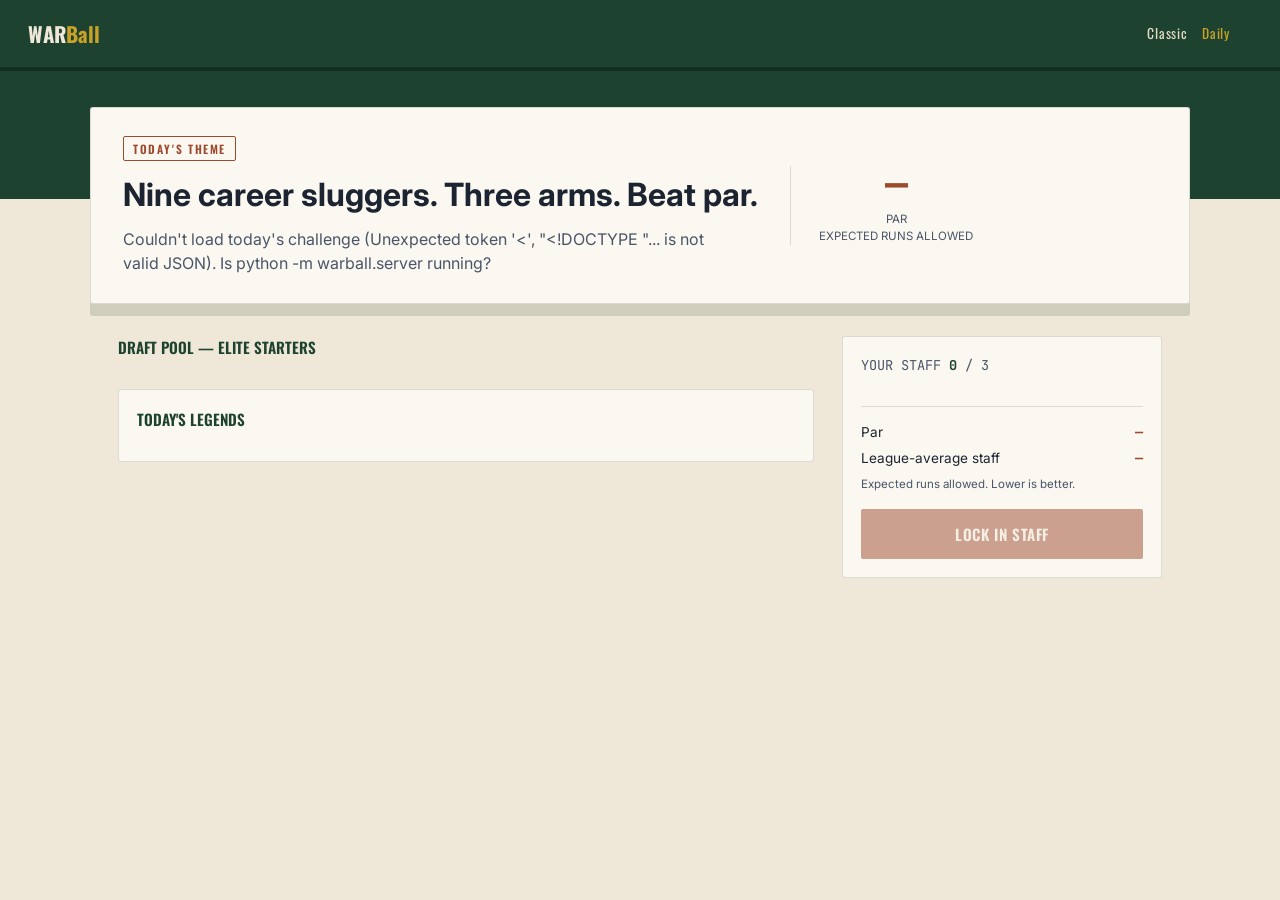
==== web/daily.html @ fc8203cf "Initial commit" ====
<!DOCTYPE html>
<html lang="en">
<head>
<meta charset="UTF-8">
<meta name="viewport" content="width=device-width, initial-scale=1.0">
<title>WARBall — Beat the Legends</title>
<link rel="preconnect" href="https://fonts.googleapis.com">
<link href="https://fonts.googleapis.com/css2?family=Oswald:wght@500;600;700&family=JetBrains+Mono:wght@400;500;700&family=Inter:wght@400;500;600&display=swap" rel="stylesheet">
<link rel="stylesheet" href="styles.css">
<link rel="stylesheet" href="daily.css">
</head>
<body>

<header>
  <div class="wordmark">WAR<span>Ball</span></div>
  <div class="header-right">
    <nav class="mode-nav"><a href="/">Classic</a><a href="/daily.html" class="active">Daily</a></nav>
    <div class="header-date" id="header-date"></div>
  </div>
</header>

<div class="hero" id="hero">
  <div class="hero-card">
    <div>
      <div class="theme-tag" id="theme-tag">TODAY'S THEME</div>
      <h1 class="hero-headline">Nine career sluggers. Three arms. Beat par.</h1>
      <p class="hero-sub" id="hero-sub">Loading today's challenge…</p>
    </div>
    <div class="hero-stat">
      <div class="big" id="hero-par">—</div>
      <div class="label">PAR<br>EXPECTED RUNS ALLOWED</div>
    </div>
  </div>
</div>

<!-- ================= Draft ================= -->
<main class="daily-main" id="draft-view">
  <div>
    <h2 class="section-title">DRAFT POOL — ELITE STARTERS</h2>
    <p class="pool-note" id="pool-note"></p>
    <div class="pool-grid" id="pool"></div>

    <div class="panel legends-panel">
      <h2 class="section-title">TODAY'S LEGENDS</h2>
      <table class="math-table" id="legends-table"></table>
    </div>
  </div>

  <div class="sidebar">
    <div class="panel">
      <div class="staff-progress">YOUR STAFF <span class="filled" id="progress-count">0</span> / <span id="staff-size">3</span></div>
      <div class="staff-list" id="staff-slots"></div>
      <div class="target">
        <div class="target-row"><span>Par</span><span class="num" id="target-par">—</span></div>
        <div class="target-row"><span>League-average staff</span><span class="num" id="target-average">—</span></div>
        <div class="target-note">Expected runs allowed. Lower is better.</div>
      </div>
      <button class="action-btn lock-btn" id="lock-btn" disabled>LOCK IN STAFF</button>
      <p class="pool-hint error" id="error" hidden></p>
    </div>
  </div>
</main>

<!-- ================= Result ================= -->
<main class="sim-main" id="result-view" hidden>
  <div class="scoreboard">
    <div class="sb-label">BEAT THE LEGENDS · <span id="result-date"></span></div>
    <div class="score-big" id="score">—</div>
    <div class="sb-game" id="score-sub"></div>
    <div class="sb-banner" id="par-banner"></div>
  </div>

  <div class="panel sample-panel">
    <h2 class="section-title">ONE SAMPLED GAME</h2>
    <p class="pool-note">Just for fun: one seeded play-through. Your score above is the expected value, so luck here doesn't count.</p>
    <div id="sample-game"></div>
    <div class="sample-total" id="sample-total"></div>
  </div>

  <div class="math-grid">
    <div class="panel wide">
      <h2 class="section-title">THE BREAKDOWN</h2>
      <div id="math-lines"></div>
    </div>
    <div class="panel">
      <h2 class="section-title">YOUR STAFF</h2>
      <table class="math-table" id="staff-table"></table>
    </div>
    <div class="panel">
      <h2 class="section-title">THE LEGENDS AT THE PLATE</h2>
      <table class="math-table" id="legends-result-table"></table>
    </div>
  </div>
</main>

<script src="daily.js"></script>
</body>
</html>
---- web/styles.css ----
:root {
  --field-green: #1E4230;
  --field-green-dark: #142E20;
  --parchment: #EFE8D8;
  --parchment-dim: #E4DBC6;
  --ink: #1B2430;
  --ink-soft: #4A5568;
  --clay: #9C4B2E;
  --clay-dark: #7E3B22;
  --gold: #C9A227;
  --line: rgba(27, 36, 48, 0.14);
  --card-bg: #FBF8F1;
  --grass: #5B8A3C;
  --infield: #F2A96B;
  --chalk: #FBE3A5;
}

* { box-sizing: border-box; }

body {
  margin: 0;
  background: var(--parchment);
  color: var(--ink);
  font-family: 'Inter', sans-serif;
  line-height: 1.5;
}

[hidden] { display: none !important; }

header {
  background: var(--field-green);
  color: var(--parchment);
  padding: 18px 28px;
  display: flex;
  align-items: center;
  justify-content: space-between;
  border-bottom: 4px solid var(--field-green-dark);
}

.wordmark { font-family: 'Oswald', sans-serif; font-weight: 700; font-size: 1.3rem; }
.wordmark span { color: var(--gold); }

.mode-nav { display: flex; gap: 14px; font-family: 'Oswald', sans-serif; font-size: 0.85rem; letter-spacing: 0.06em; }
.mode-nav a { color: var(--parchment-dim); text-decoration: none; }
.mode-nav a:hover { color: var(--parchment); }
.mode-nav a.active { color: var(--gold); }
.header-right { display: flex; align-items: center; gap: 22px; }
.mode-tag {
  font-family: 'Oswald', sans-serif;
  font-size: 0.8rem;
  letter-spacing: 0.08em;
  color: var(--parchment-dim);
  border: 1px solid rgba(239, 232, 216, 0.35);
  padding: 3px 10px;
  border-radius: 2px;
}

.section-title {
  font-family: 'Oswald', sans-serif;
  font-weight: 600;
  font-size: 0.95rem;
  margin: 0 0 12px;
  color: var(--field-green);
}

.panel {
  background: var(--card-bg);
  border: 1px solid var(--line);
  border-radius: 3px;
  padding: 18px;
}

.action-btn {
  background: var(--clay);
  color: var(--parchment);
  border: none;
  font-family: 'Oswald', sans-serif;
  font-weight: 600;
  letter-spacing: 0.04em;
  font-size: 0.95rem;
  padding: 14px 24px;
  border-radius: 2px;
  cursor: pointer;
  transition: background 0.15s ease;
}
.action-btn:hover { background: var(--clay-dark); }
.action-btn:disabled { opacity: 0.5; cursor: not-allowed; }

/* ---------- Randomizer ---------- */
.randomizer { max-width: 1180px; margin: 28px auto 0; padding: 0 28px; }

.reel-row {
  background: var(--card-bg);
  border: 1px solid var(--line);
  border-radius: 3px;
  padding: 22px 28px;
  display: flex;
  align-items: center;
  gap: 24px;
  box-shadow: 0 10px 0 rgba(20, 46, 32, 0.12);
}

.reel {
  flex: 1;
  min-width: 0;
  background: var(--field-green);
  border-radius: 3px;
  padding: 16px 20px;
  overflow: hidden;
  position: relative;
  height: 62px;
}

.reel-label {
  position: absolute;
  top: 4px;
  left: 20px;
  font-size: 0.62rem;
  letter-spacing: 0.14em;
  color: var(--gold);
  font-family: 'Oswald', sans-serif;
}

.reel-value {
  color: var(--parchment);
  font-family: 'Oswald', sans-serif;
  font-weight: 600;
  font-size: 1.3rem;
  margin-top: 12px;
  white-space: nowrap;
  overflow: hidden;
  text-overflow: ellipsis;
}

.reel.spinning .reel-value { animation: reel-blur 0.08s linear infinite; }

@keyframes reel-blur {
  0% { transform: translateY(0); opacity: 1; }
  50% { transform: translateY(-4px); opacity: 0.5; }
  100% { transform: translateY(0); opacity: 1; }
}

.spin-btn { padding: 18px 30px; flex-shrink: 0; }

/* ---------- Draft layout ---------- */
.draft-main {
  max-width: 1180px;
  margin: 0 auto;
  padding: 24px 28px 80px;
  display: grid;
  grid-template-columns: 340px 1fr;
  gap: 24px;
}

@media (max-width: 900px) {
  .draft-main { grid-template-columns: 1fr; }
}

/* ---------- Pool ---------- */
.pool-panel { max-height: 760px; overflow-y: auto; }

.pool-hint { color: var(--ink-soft); font-size: 0.85rem; margin: 0 0 10px; }
.pool-hint.error { color: var(--clay-dark); }

.pool-group {
  font-family: 'Oswald', sans-serif;
  font-size: 0.68rem;
  letter-spacing: 0.1em;
  color: var(--ink-soft);
  margin: 12px 0 6px;
}

.pool-card {
  border: 1px solid var(--line);
  border-radius: 3px;
  padding: 10px 12px;
  margin-bottom: 8px;
  cursor: pointer;
  display: flex;
  align-items: center;
  justify-content: space-between;
  gap: 10px;
  transition: border-color 0.15s ease;
}
.pool-card:hover { border-color: var(--clay); }
.pool-card.selected { border-color: var(--clay); background: #FDF4EE; }
.pool-card.locked { opacity: 0.4; pointer-events: none; }

.pool-card .pinfo { display: flex; align-items: center; gap: 10px; min-width: 0; }
.pool-card .badges { display: flex; flex-direction: column; gap: 3px; flex-shrink: 0; }
.pool-card .pname { font-weight: 600; font-size: 0.92rem; }
.pool-card .pmeta { font-size: 0.72rem; color: var(--ink-soft); }

.pos-badge {
  font-family: 'Oswald', sans-serif;
  font-weight: 600;
  font-size: 0.72rem;
  letter-spacing: 0.04em;
  color: var(--field-green);
  background: var(--parchment-dim);
  border: 1px solid var(--line);
  border-radius: 2px;
  padding: 1px 6px;
  min-width: 46px;
  text-align: center;
}

.pool-card .pstat {
  display: flex;
  flex-direction: column;
  align-items: flex-end;
  line-height: 1.1;
  flex-shrink: 0;
}
.pool-card .pstat-label {
  font-family: 'Oswald', sans-serif;
  font-size: 0.6rem;
  letter-spacing: 0.1em;
  color: var(--ink-soft);
}
.pool-card .pstat-value {
  font-family: 'JetBrains Mono', monospace;
  font-weight: 700;
  color: var(--clay);
  font-size: 0.95rem;
}

.pool-action { width: 100%; margin-top: 4px; }

/* ---------- Diamond ---------- */
.field-order-row {
  display: grid;
  grid-template-columns: 1fr 220px;
  gap: 20px;
  margin-bottom: 20px;
}

@media (max-width: 640px) {
  .field-order-row { grid-template-columns: 1fr; }
}

.diamond-wrap { display: flex; justify-content: center; }

.field .grass { fill: var(--grass); stroke: var(--grass); stroke-linejoin: round; }
.field .dirt { fill: var(--infield); stroke: var(--infield); stroke-linejoin: round; }
.field .chalk-fill { fill: var(--chalk); }
.field .chalk-line { stroke: var(--chalk); fill: none; stroke-linecap: round; stroke-linejoin: round; }

.pos-slot { cursor: pointer; }
.pos-slot circle {
  fill: var(--parchment);
  stroke: var(--ink-soft);
  stroke-width: 2;
  stroke-dasharray: 4 3;
  transition: fill 0.15s ease, stroke 0.15s ease;
}
.pos-slot.filled circle { fill: var(--clay); stroke: var(--clay-dark); stroke-dasharray: none; }
.pos-slot.eligible circle { stroke: var(--gold); stroke-width: 3; stroke-dasharray: none; }
.pos-slot:hover circle { stroke: var(--clay); }
.pos-slot text.pos-label {
  font-family: 'Oswald', sans-serif;
  font-size: 11px;
  font-weight: 600;
  fill: var(--ink-soft);
  text-anchor: middle;
}
.pos-slot.filled text.pos-label { fill: var(--parchment); }
.pos-slot text.pos-name {
  font-family: 'JetBrains Mono', monospace;
  font-size: 9px;
  fill: var(--parchment);
  text-anchor: middle;
}

/* Wide slots: DH, staff, coach */
.wide-slot {
  display: flex;
  align-items: center;
  justify-content: space-between;
  gap: 10px;
  border: 2px dashed var(--ink-soft);
  border-radius: 3px;
  padding: 10px 14px;
  cursor: pointer;
  font-size: 0.85rem;
}
.wide-slot .slot-label { font-family: 'Oswald', sans-serif; font-size: 0.72rem; letter-spacing: 0.06em; }
.wide-slot .slot-name { color: var(--ink-soft); font-style: italic; text-align: right; }
.wide-slot.filled { border-style: solid; border-color: var(--clay-dark); background: var(--clay); color: var(--parchment); }
.wide-slot.filled .slot-name { color: var(--parchment); font-style: normal; }
.wide-slot.eligible { border-color: var(--gold); border-style: solid; }

.dh-slot { margin-top: 14px; }

/* ---------- Batting order ---------- */
.order-slot {
  display: flex;
  align-items: center;
  gap: 8px;
  padding: 7px 10px;
  border-radius: 2px;
  background: var(--parchment-dim);
  font-size: 0.82rem;
  margin-bottom: 5px;
  min-height: 30px;
  cursor: pointer;
}
.order-slot.empty { color: var(--ink-soft); font-style: italic; }
.order-slot .order-num {
  font-family: 'JetBrains Mono', monospace;
  font-weight: 700;
  color: var(--field-green);
  width: 14px;
}

.order-hint { font-size: 0.72rem; color: var(--ink-soft); margin-top: 8px; line-height: 1.4; }

.order-tray {
  display: flex;
  flex-wrap: wrap;
  gap: 6px;
  margin-top: 10px;
  padding-top: 10px;
  border-top: 1px solid var(--line);
}
.order-chip {
  background: var(--parchment-dim);
  border: 1px solid var(--line);
  border-radius: 2px;
  padding: 4px 8px;
  font-size: 0.75rem;
  cursor: pointer;
}
.order-chip:hover { border-color: var(--clay); }

/* ---------- Pitching staff + coach ---------- */
.staff-panel, .coach-panel { margin-bottom: 20px; }

.staff-group-label {
  font-family: 'Oswald', sans-serif;
  font-size: 0.68rem;
  letter-spacing: 0.1em;
  color: var(--ink-soft);
  margin: 4px 0 6px;
}

.staff-slots {
  display: grid;
  grid-template-columns: repeat(5, 1fr);
  gap: 10px;
  margin-bottom: 12px;
}
@media (max-width: 640px) {
  .staff-slots { grid-template-columns: repeat(2, 1fr); }
}

.staff-slot {
  border: 2px dashed var(--ink-soft);
  border-radius: 3px;
  padding: 12px 8px;
  text-align: center;
  cursor: pointer;
  font-size: 0.78rem;
  color: var(--ink-soft);
}
.staff-slot .slot-role {
  font-family: 'Oswald', sans-serif;
  font-size: 0.65rem;
  letter-spacing: 0.06em;
  margin-bottom: 4px;
  display: block;
}
.staff-slot.filled { border-style: solid; border-color: var(--clay-dark); background: var(--clay); color: var(--parchment); }
.staff-slot.eligible { border-color: var(--gold); border-style: solid; }

/* ---------- Simulation screen ---------- */
.sim-main { max-width: 1180px; margin: 0 auto; padding: 28px 28px 80px; }

.scoreboard {
  background: var(--field-green);
  color: var(--parchment);
  border-radius: 3px;
  padding: 26px 32px;
  text-align: center;
  box-shadow: 0 10px 0 rgba(20, 46, 32, 0.12);
  margin-bottom: 24px;
}
.sb-label { font-family: 'Oswald', sans-serif; letter-spacing: 0.14em; font-size: 0.8rem; color: var(--gold); }
.sb-record { font-family: 'Oswald', sans-serif; font-weight: 700; font-size: 4.2rem; line-height: 1.1; }
.sb-game { font-family: 'JetBrains Mono', monospace; font-size: 0.85rem; color: var(--parchment-dim); }
.sb-bar { height: 6px; background: var(--field-green-dark); border-radius: 3px; margin: 14px auto 0; max-width: 520px; overflow: hidden; }
.sb-bar-fill { height: 100%; width: 0; background: var(--gold); }
.sb-banner {
  display: inline-block;
  margin-top: 16px;
  font-family: 'Oswald', sans-serif;
  font-weight: 700;
  letter-spacing: 0.12em;
  background: var(--gold);
  color: var(--field-green-dark);
  padding: 4px 14px;
  border-radius: 2px;
}

.math-grid { display: grid; grid-template-columns: 1fr 1fr; gap: 20px; }
@media (max-width: 900px) {
  .math-grid { grid-template-columns: 1fr; }
}
.math-grid .wide { grid-column: 1 / -1; }

.math-table { width: 100%; border-collapse: collapse; font-size: 0.82rem; }
.math-table th {
  font-family: 'Oswald', sans-serif;
  font-weight: 600;
  font-size: 0.68rem;
  letter-spacing: 0.08em;
  color: var(--ink-soft);
  text-align: left;
  padding: 4px 6px;
  border-bottom: 1px solid var(--line);
}
.math-table td { padding: 5px 6px; border-bottom: 1px solid var(--line); }
.math-table .num { text-align: right; font-family: 'JetBrains Mono', monospace; }
.math-table .muted { color: var(--ink-soft); font-size: 0.72rem; }

.math-line {
  display: flex;
  justify-content: space-between;
  gap: 16px;
  padding: 7px 0;
  border-bottom: 1px solid var(--line);
  font-size: 0.88rem;
}
.math-line:last-child { border-bottom: none; }
.math-line .num { font-family: 'JetBrains Mono', monospace; font-weight: 700; white-space: nowrap; }
.math-line.total { font-weight: 600; }
.math-line.total .num { color: var(--clay); }

.sim-actions { margin-top: 24px; text-align: center; }
---- web/daily.css ----
/* Daily Mode page. Shared tokens, header, panels, buttons, and math tables live in styles.css. */

.header-date { font-family: 'JetBrains Mono', monospace; color: var(--parchment-dim); }

/* ---------- Hero ---------- */
.hero {
  background: linear-gradient(180deg, var(--field-green) 0%, var(--field-green) 55%, var(--parchment) 55%);
  padding: 36px 28px 0;
}
.hero-card {
  max-width: 1100px;
  margin: 0 auto;
  background: var(--card-bg);
  border: 1px solid var(--line);
  border-radius: 3px;
  padding: 28px 32px;
  display: flex;
  gap: 32px;
  align-items: center;
  box-shadow: 0 12px 0 rgba(20, 46, 32, 0.15);
}
@media (max-width: 700px) {
  .hero-card { flex-direction: column; align-items: flex-start; }
}
.theme-tag {
  display: inline-block;
  font-family: 'Oswald', sans-serif;
  font-size: 0.72rem;
  font-weight: 600;
  letter-spacing: 0.14em;
  color: var(--clay);
  border: 1px solid var(--clay);
  padding: 3px 9px;
  border-radius: 2px;
  margin-bottom: 10px;
}
.hero-headline { font-size: 2rem; font-weight: 700; margin: 0 0 8px; }
.hero-sub { color: var(--ink-soft); font-size: 1rem; max-width: 60ch; margin: 0; }
.hero-stat { flex-shrink: 0; text-align: center; padding-left: 28px; border-left: 1px solid var(--line); }
.hero-stat .big { font-family: 'JetBrains Mono', monospace; font-size: 2.4rem; font-weight: 700; color: var(--clay); line-height: 1; }
.hero-stat .label { font-size: 0.72rem; color: var(--ink-soft); margin-top: 6px; }

/* ---------- Draft layout ---------- */
.daily-main {
  max-width: 1100px;
  margin: 0 auto;
  padding: 32px 28px 80px;
  display: grid;
  grid-template-columns: 1fr 320px;
  gap: 28px;
}
@media (max-width: 800px) {
  .daily-main { grid-template-columns: 1fr; }
}

.pool-note { font-size: 0.85rem; color: var(--ink-soft); margin: -6px 0 12px; }
.edge-key { color: var(--clay); font-weight: 600; }
.pool-group-label {
  font-family: 'Oswald', sans-serif;
  font-size: 0.72rem;
  letter-spacing: 0.1em;
  color: var(--ink-soft);
  margin: 16px 0 8px;
}

.pool-grid { display: grid; grid-template-columns: repeat(2, 1fr); gap: 12px; }
@media (max-width: 560px) {
  .pool-grid { grid-template-columns: 1fr; }
}

.player-card {
  background: var(--card-bg);
  border: 1px solid var(--line);
  border-radius: 3px;
  padding: 14px 16px;
  cursor: pointer;
  transition: border-color 0.15s ease;
  position: relative;
}
.player-card:hover { border-color: var(--clay); }
.player-card.selected { border-color: var(--clay); background: #FDF4EE; }
.player-card.selected::after { content: "✓"; position: absolute; top: 12px; right: 14px; color: var(--clay); font-weight: 700; }
.player-card.unavailable { opacity: 0.4; cursor: not-allowed; }
.player-card.unavailable:hover { border-color: var(--line); }

.player-head { display: flex; align-items: center; gap: 8px; }
.role-badge {
  font-family: 'Oswald', sans-serif;
  font-weight: 600;
  font-size: 0.68rem;
  letter-spacing: 0.04em;
  color: var(--field-green);
  background: var(--parchment-dim);
  border: 1px solid var(--line);
  border-radius: 2px;
  padding: 0 6px;
}
.player-name { font-weight: 600; font-size: 0.98rem; }
.player-era { color: var(--ink-soft); font-size: 0.78rem; margin-top: 2px; }

.player-stats { display: flex; gap: 14px; margin-top: 10px; padding-top: 10px; border-top: 1px solid var(--line); }
.stat-block .stat-value { font-family: 'JetBrains Mono', monospace; font-size: 0.92rem; font-weight: 700; }
.stat-block .stat-value.edge { color: var(--clay); }
.stat-block .stat-label { font-size: 0.68rem; color: var(--ink-soft); margin-top: 1px; }

.legends-panel { margin-top: 24px; }

/* ---------- Sidebar ---------- */
.sidebar { position: sticky; top: 20px; align-self: start; }
.staff-progress { font-family: 'JetBrains Mono', monospace; font-size: 0.85rem; color: var(--ink-soft); margin-bottom: 12px; }
.staff-progress .filled { color: var(--field-green); font-weight: 700; }

.staff-list { display: flex; flex-direction: column; gap: 6px; margin-bottom: 18px; }
.staff-row {
  display: flex;
  align-items: center;
  gap: 10px;
  padding: 8px 10px;
  border-radius: 2px;
  background: var(--parchment-dim);
  font-size: 0.85rem;
  min-height: 38px;
}
.staff-row.empty { color: var(--ink-soft); font-style: italic; }
.staff-row.filled { cursor: pointer; }
.staff-row .slot-role { font-family: 'JetBrains Mono', monospace; font-weight: 700; color: var(--field-green); font-style: normal; width: 92px; flex-shrink: 0; white-space: nowrap; }

.target { border-top: 1px solid var(--line); padding-top: 12px; margin-bottom: 16px; }
.target-row { display: flex; justify-content: space-between; font-size: 0.85rem; padding: 3px 0; }
.target-row .num { font-family: 'JetBrains Mono', monospace; font-weight: 700; color: var(--clay); }
.target-note { font-size: 0.72rem; color: var(--ink-soft); margin-top: 4px; }

.lock-btn { width: 100%; }

/* ---------- Result ---------- */
.score-big { font-family: 'JetBrains Mono', monospace; font-weight: 700; font-size: 4rem; line-height: 1.1; color: var(--gold); margin-top: 6px; }
.sb-banner.over { background: var(--parchment-dim); color: var(--clay-dark); }

.sample-panel { margin-bottom: 20px; }
.sample-row { display: flex; align-items: center; gap: 12px; padding: 6px 0; border-bottom: 1px solid var(--line); }
.sample-row:last-child { border-bottom: none; }
.sample-arm { width: 150px; flex-shrink: 0; font-size: 0.85rem; font-weight: 600; }
.sample-chips { display: flex; flex-wrap: wrap; gap: 5px; }
.sample-total { font-family: 'JetBrains Mono', monospace; font-size: 0.85rem; color: var(--ink-soft); margin-top: 10px; }

.chip {
  font-family: 'JetBrains Mono', monospace;
  font-size: 0.72rem;
  font-weight: 700;
  min-width: 34px;
  text-align: center;
  padding: 3px 6px;
  border-radius: 2px;
  background: var(--parchment-dim);
  color: var(--ink-soft);
}
.chip sup { font-size: 0.6rem; margin-left: 1px; }
.chip-K { background: var(--field-green); color: var(--parchment); }
.chip-BB, .chip-1B, .chip-2B, .chip-3B { background: #F4DCC9; color: var(--clay-dark); }
.chip-HR { background: var(--clay); color: var(--parchment); }

.math-line.sub { font-size: 0.8rem; color: var(--ink-soft); }
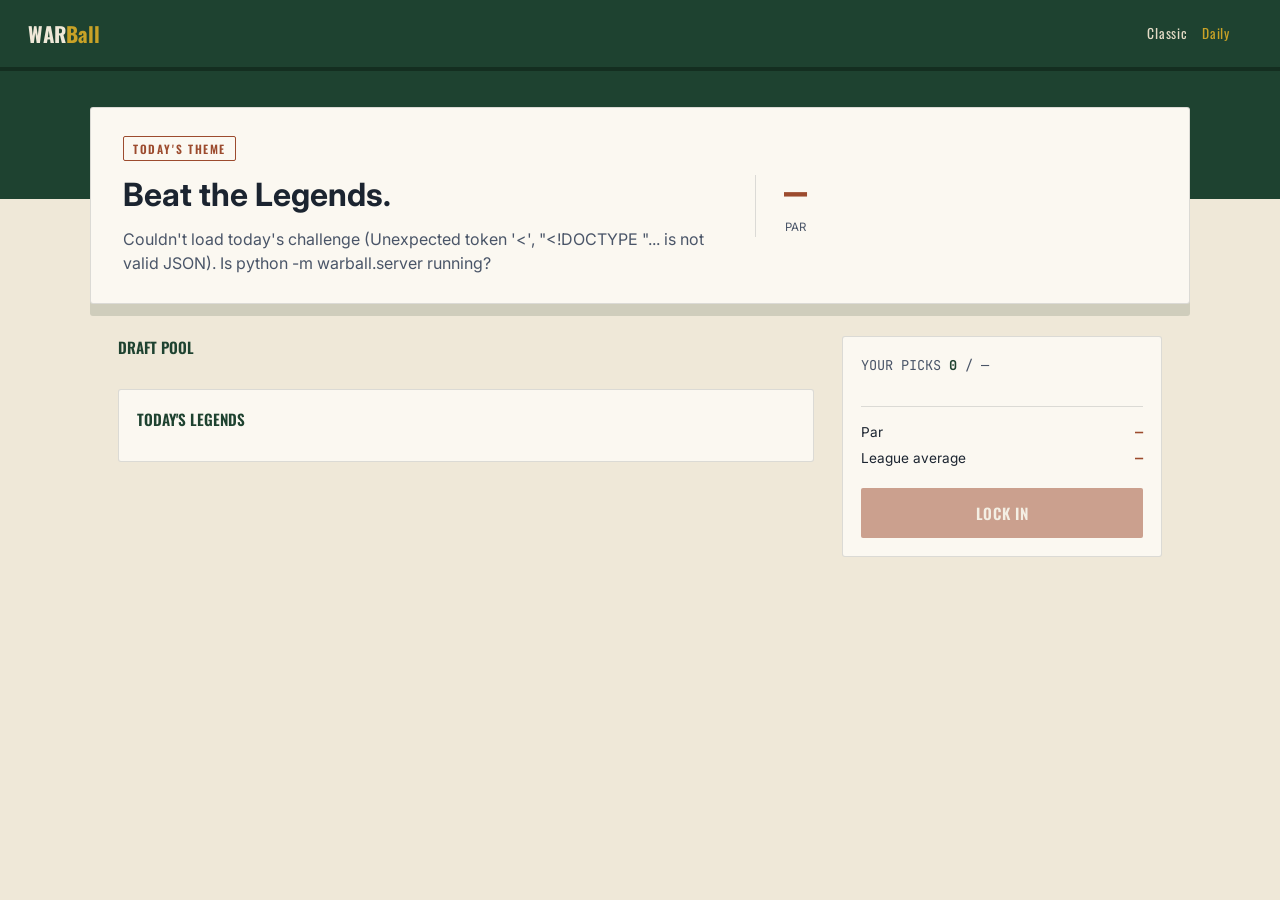
==== commit b8cba1eb: "Add Daily Mode Contact Hitters and Great Pitchers themes Contact Hitters (Theme B) shares the pitche" ====
--- a/web/daily.html
+++ b/web/daily.html
@@ -23,12 +23,12 @@
   <div class="hero-card">
     <div>
       <div class="theme-tag" id="theme-tag">TODAY'S THEME</div>
-      <h1 class="hero-headline">Nine career sluggers. Three arms. Beat par.</h1>
+      <h1 class="hero-headline" id="hero-headline">Beat the Legends.</h1>
       <p class="hero-sub" id="hero-sub">Loading today's challenge…</p>
     </div>
     <div class="hero-stat">
       <div class="big" id="hero-par">—</div>
-      <div class="label">PAR<br>EXPECTED RUNS ALLOWED</div>
+      <div class="label" id="hero-par-label">PAR</div>
     </div>
   </div>
 </div>
@@ -36,26 +36,27 @@
 <!-- ================= Draft ================= -->
 <main class="daily-main" id="draft-view">
   <div>
-    <h2 class="section-title">DRAFT POOL — ELITE STARTERS</h2>
+    <h2 class="section-title" id="pool-title">DRAFT POOL</h2>
     <p class="pool-note" id="pool-note"></p>
     <div class="pool-grid" id="pool"></div>
 
     <div class="panel legends-panel">
-      <h2 class="section-title">TODAY'S LEGENDS</h2>
+      <h2 class="section-title" id="legends-title">TODAY'S LEGENDS</h2>
+      <p class="pool-note" id="legends-note" hidden></p>
       <table class="math-table" id="legends-table"></table>
     </div>
   </div>
 
   <div class="sidebar">
     <div class="panel">
-      <div class="staff-progress">YOUR STAFF <span class="filled" id="progress-count">0</span> / <span id="staff-size">3</span></div>
-      <div class="staff-list" id="staff-slots"></div>
+      <div class="staff-progress"><span id="pick-label">YOUR PICKS</span> <span class="filled" id="progress-count">0</span> / <span id="pick-count">—</span></div>
+      <div class="staff-list" id="pick-slots"></div>
       <div class="target">
         <div class="target-row"><span>Par</span><span class="num" id="target-par">—</span></div>
-        <div class="target-row"><span>League-average staff</span><span class="num" id="target-average">—</span></div>
-        <div class="target-note">Expected runs allowed. Lower is better.</div>
+        <div class="target-row"><span id="target-average-label">League average</span><span class="num" id="target-average">—</span></div>
+        <div class="target-note" id="target-note"></div>
       </div>
-      <button class="action-btn lock-btn" id="lock-btn" disabled>LOCK IN STAFF</button>
+      <button class="action-btn lock-btn" id="lock-btn" disabled>LOCK IN</button>
       <p class="pool-hint error" id="error" hidden></p>
     </div>
   </div>
@@ -64,7 +65,7 @@
 <!-- ================= Result ================= -->
 <main class="sim-main" id="result-view" hidden>
   <div class="scoreboard">
-    <div class="sb-label">BEAT THE LEGENDS · <span id="result-date"></span></div>
+    <div class="sb-label"><span id="result-theme"></span> · <span id="result-date"></span></div>
     <div class="score-big" id="score">—</div>
     <div class="sb-game" id="score-sub"></div>
     <div class="sb-banner" id="par-banner"></div>
@@ -83,12 +84,12 @@
       <div id="math-lines"></div>
     </div>
     <div class="panel">
-      <h2 class="section-title">YOUR STAFF</h2>
-      <table class="math-table" id="staff-table"></table>
+      <h2 class="section-title" id="picks-result-title">YOUR PICKS</h2>
+      <table class="math-table" id="picks-table"></table>
     </div>
     <div class="panel">
-      <h2 class="section-title">THE LEGENDS AT THE PLATE</h2>
-      <table class="math-table" id="legends-result-table"></table>
+      <h2 class="section-title" id="opponent-result-title">THE LEGENDS</h2>
+      <table class="math-table" id="opponent-table"></table>
     </div>
   </div>
 </main>
--- a/web/daily.css
+++ b/web/daily.css
@@ -104,6 +104,7 @@
 .stat-block .stat-label { font-size: 0.68rem; color: var(--ink-soft); margin-top: 1px; }
 
 .legends-panel { margin-top: 24px; }
+.math-table tr.signature td { color: var(--clay-dark); font-weight: 600; }
 
 /* ---------- Sidebar ---------- */
 .sidebar { position: sticky; top: 20px; align-self: start; }
@@ -134,7 +135,7 @@
 
 /* ---------- Result ---------- */
 .score-big { font-family: 'JetBrains Mono', monospace; font-weight: 700; font-size: 4rem; line-height: 1.1; color: var(--gold); margin-top: 6px; }
-.sb-banner.over { background: var(--parchment-dim); color: var(--clay-dark); }
+.sb-banner.miss { background: var(--parchment-dim); color: var(--clay-dark); }
 
 .sample-panel { margin-bottom: 20px; }
 .sample-row { display: flex; align-items: center; gap: 12px; padding: 6px 0; border-bottom: 1px solid var(--line); }
